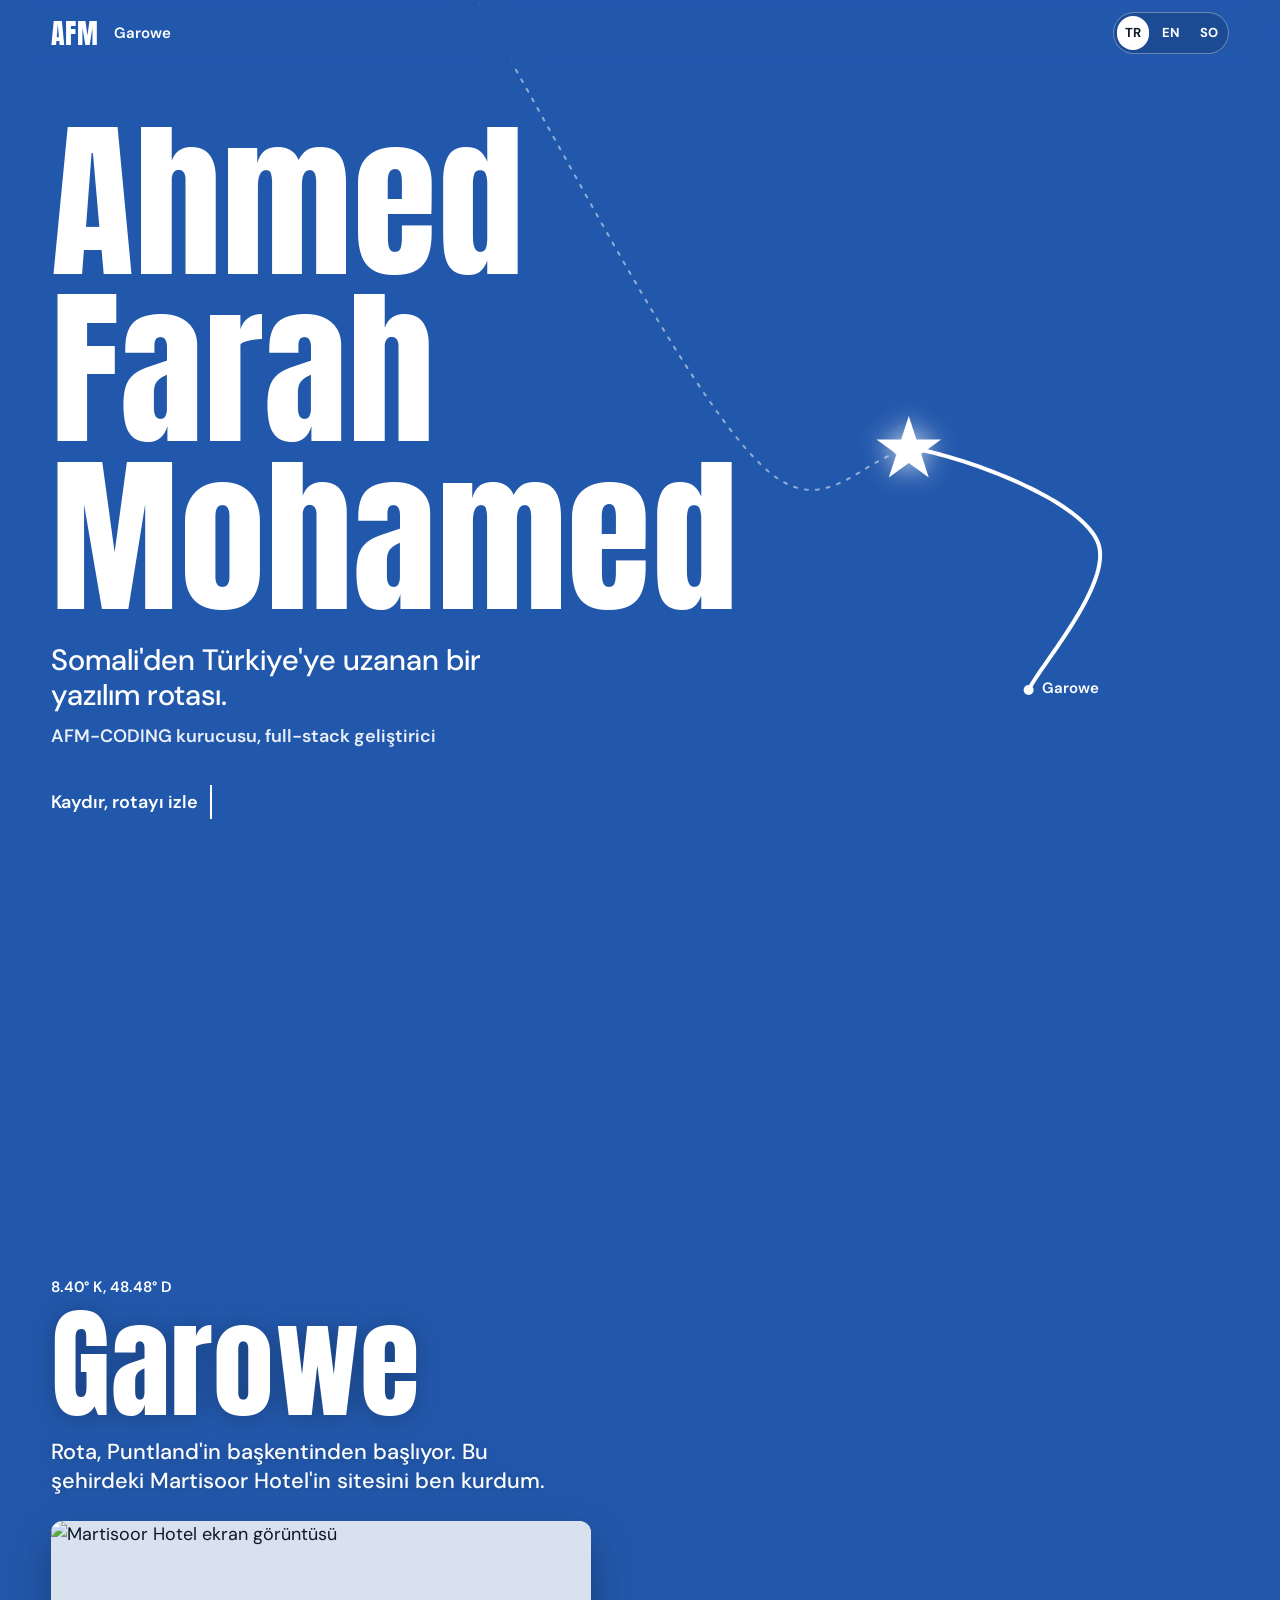
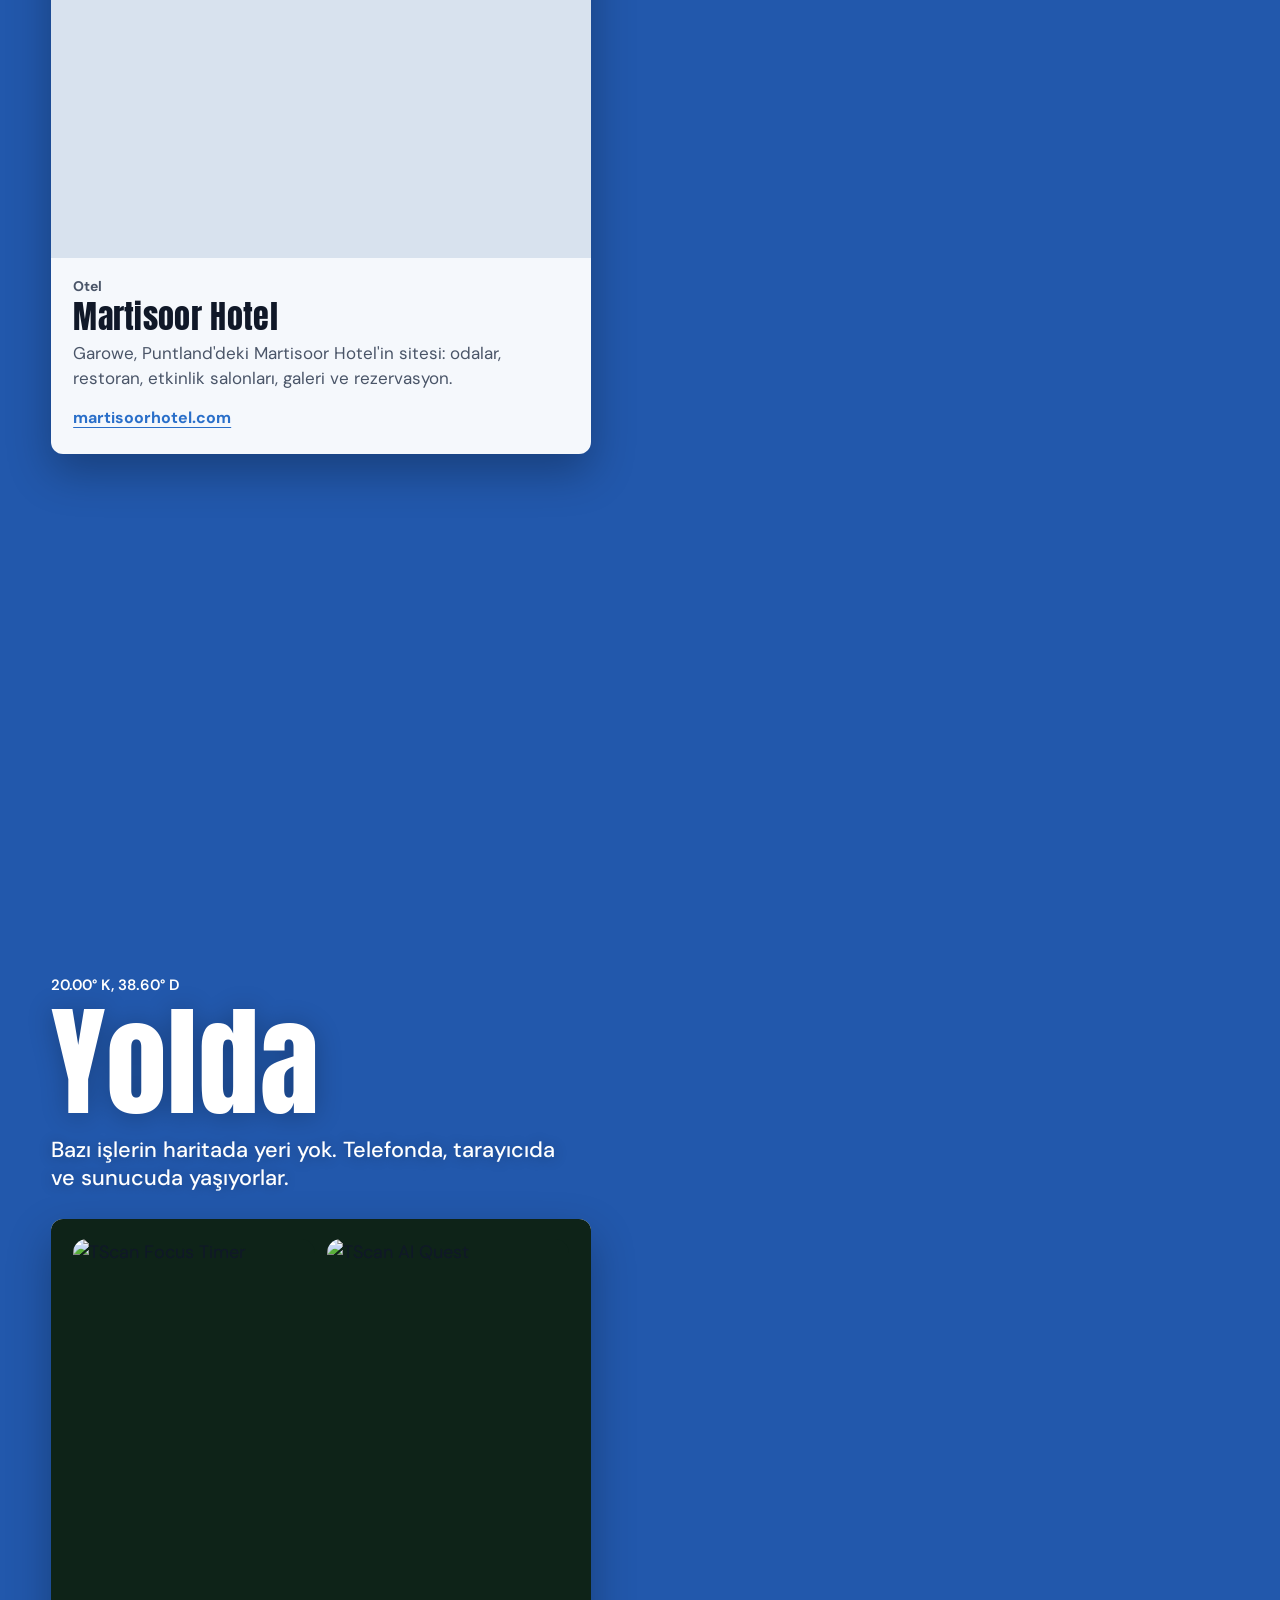
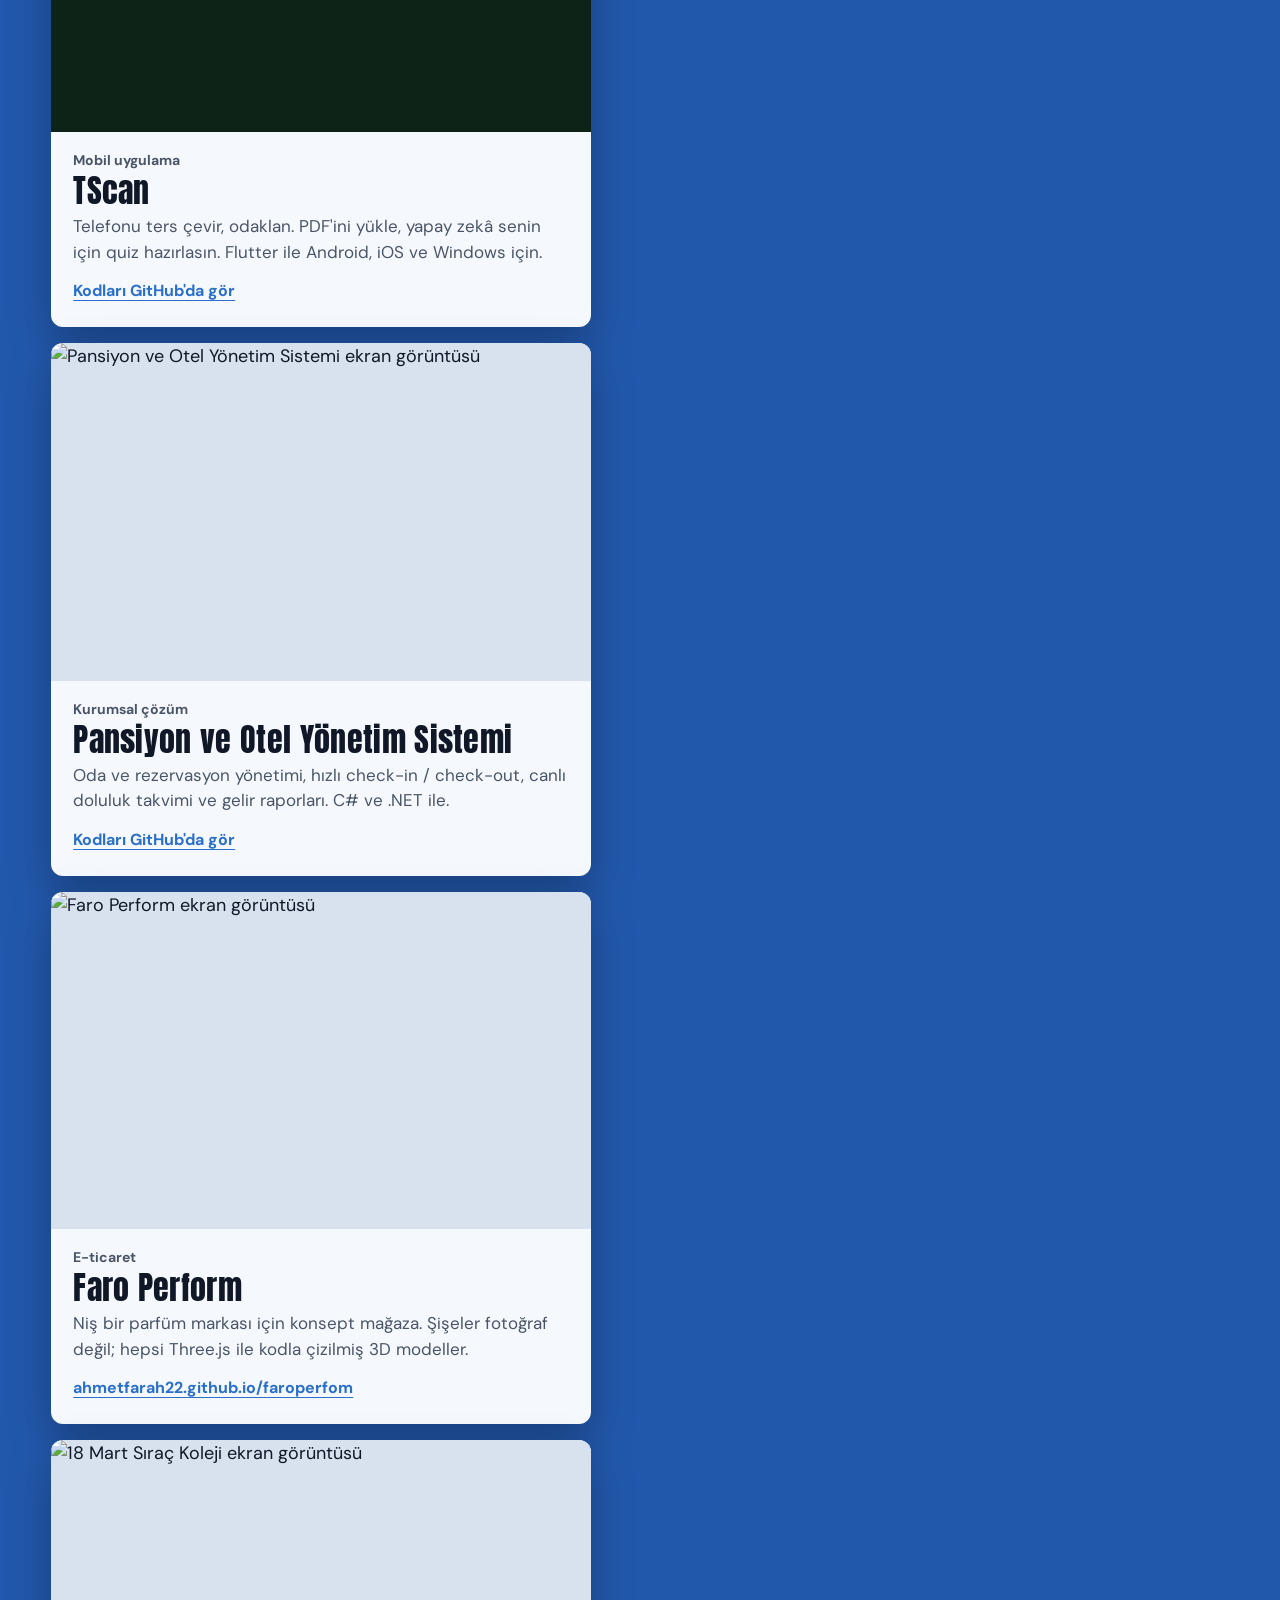
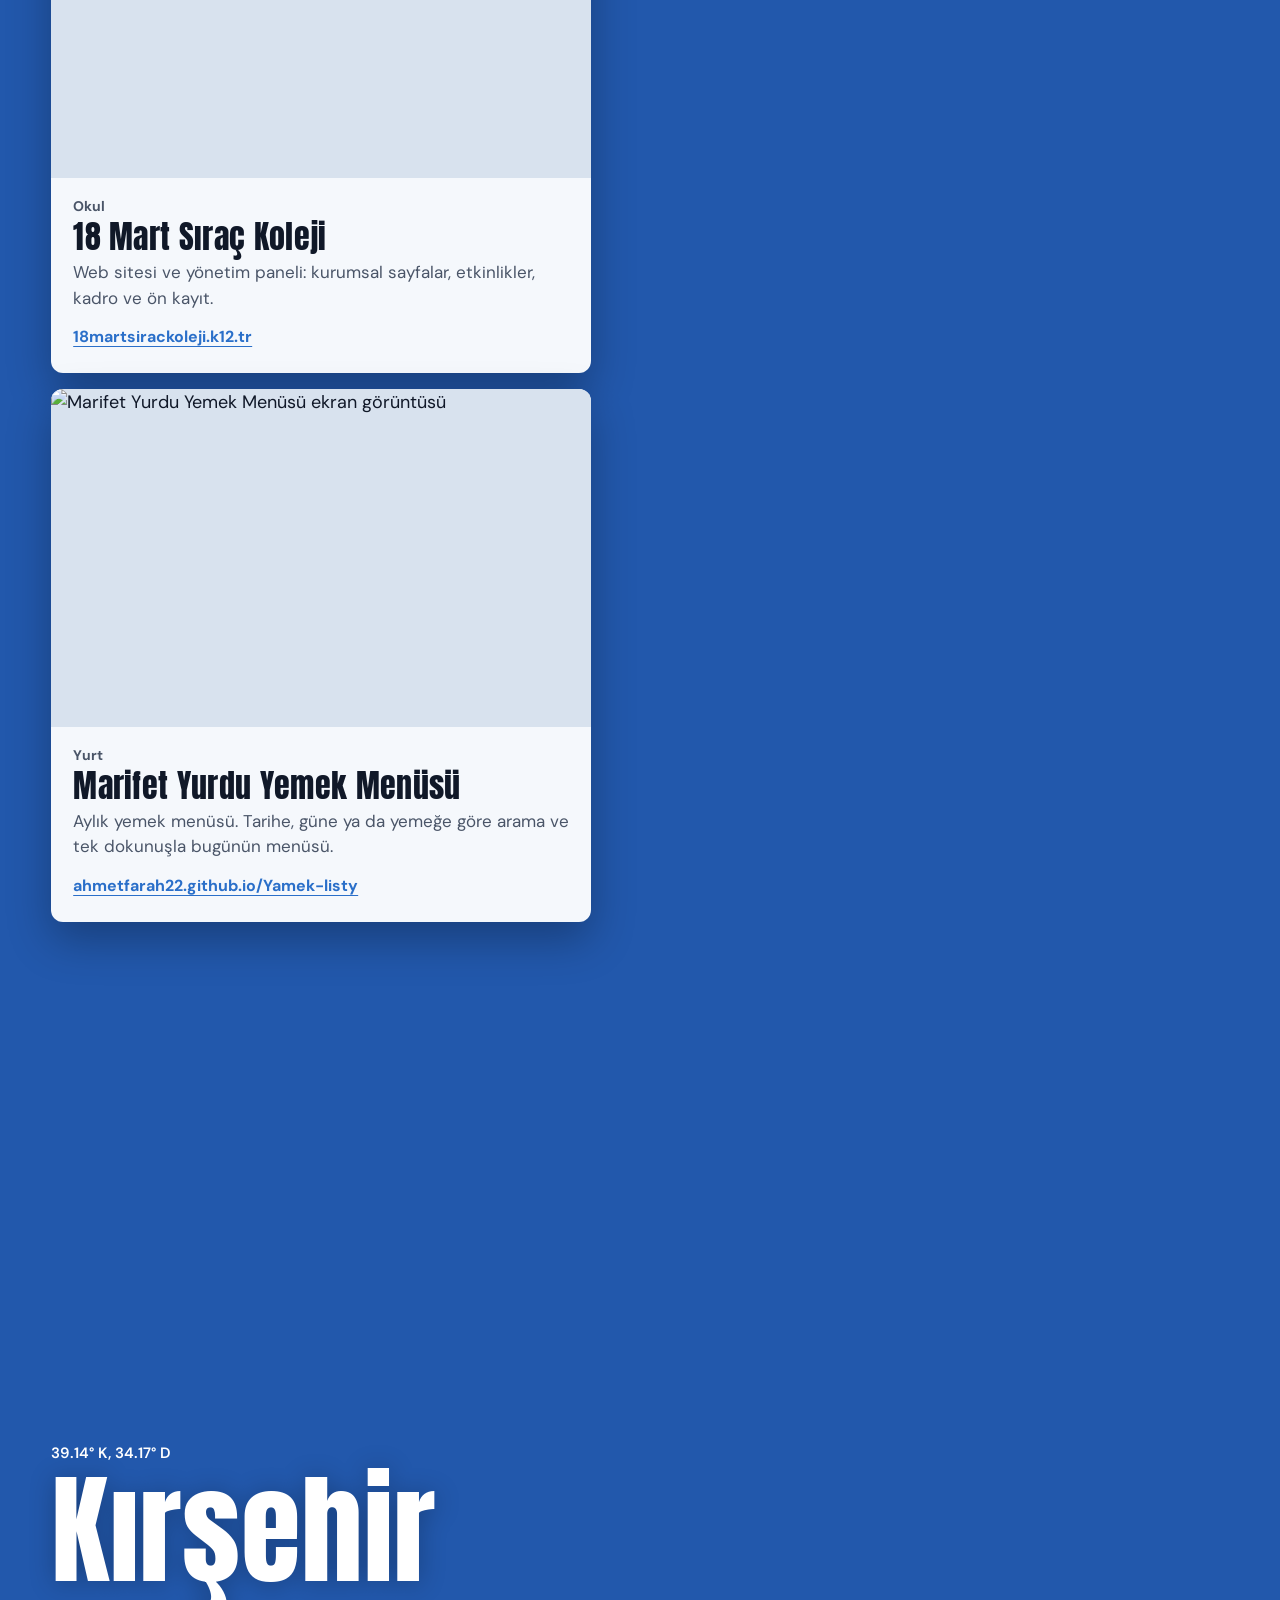
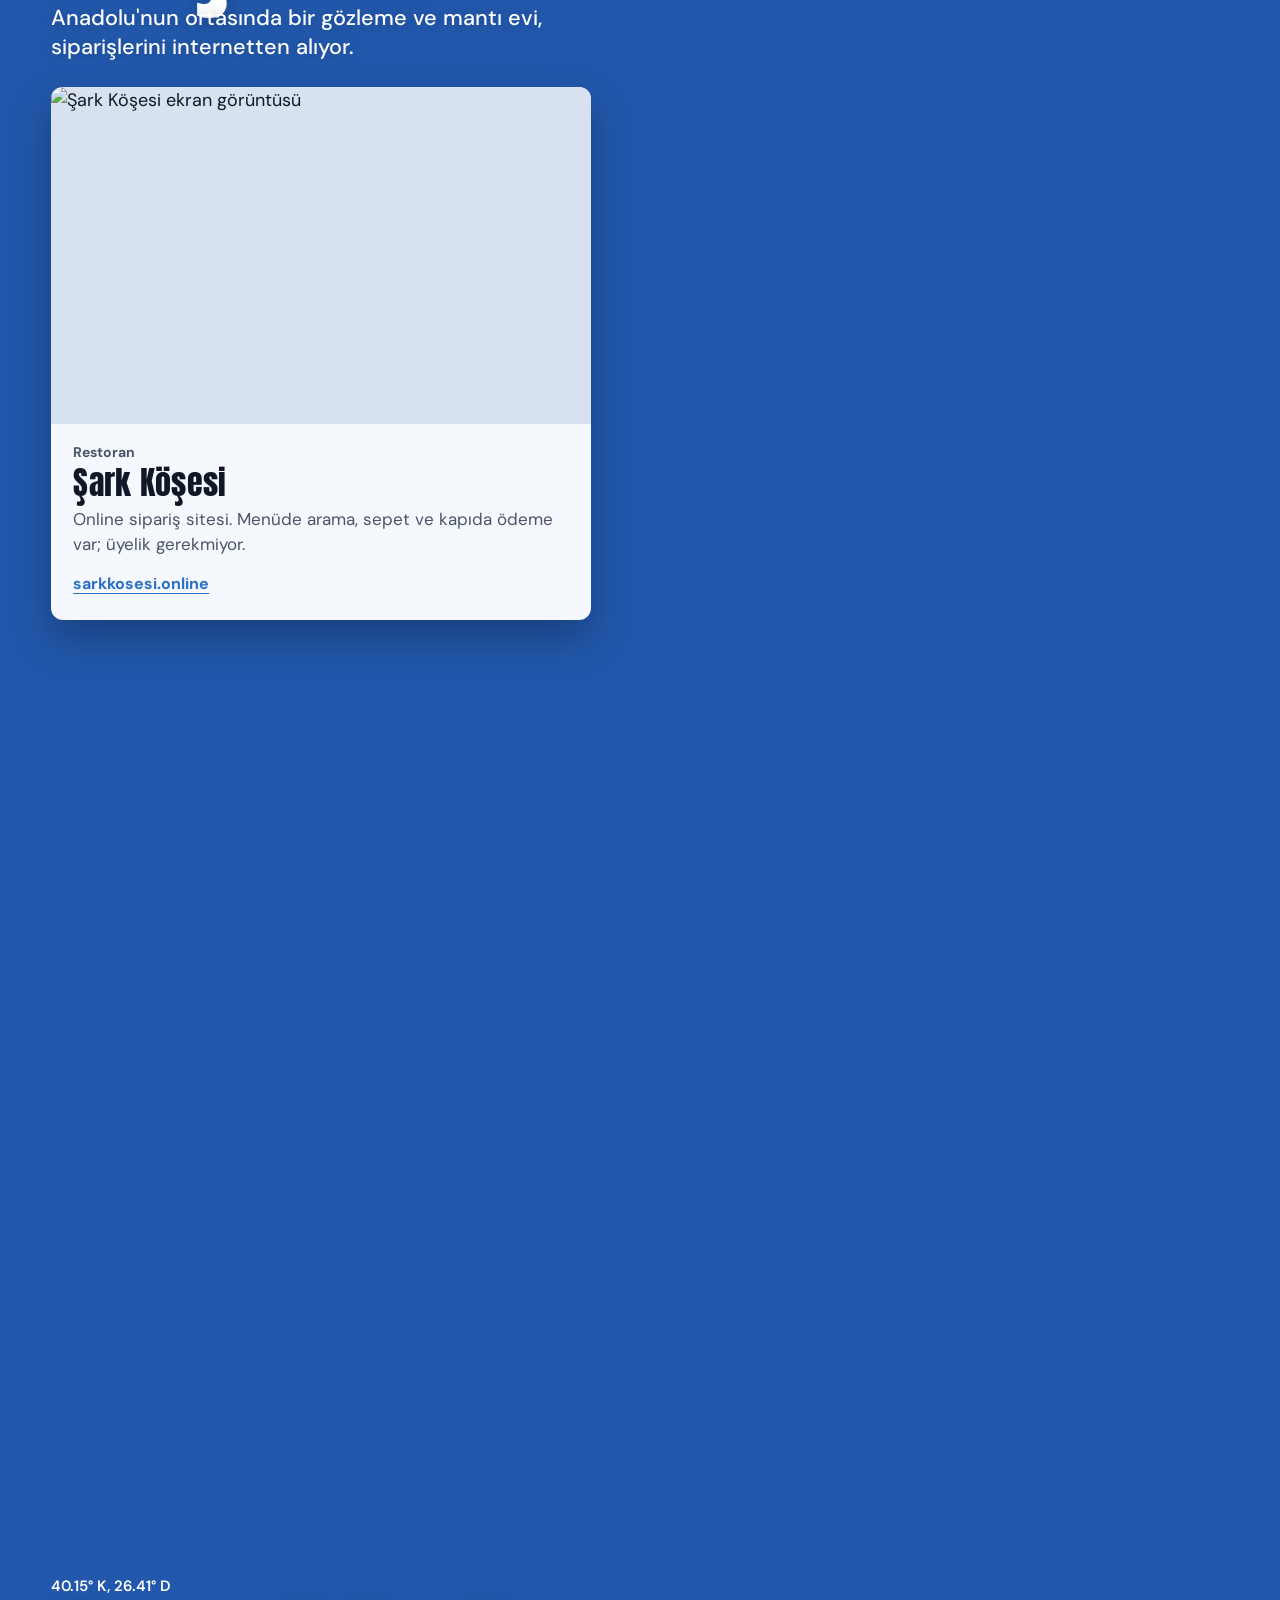
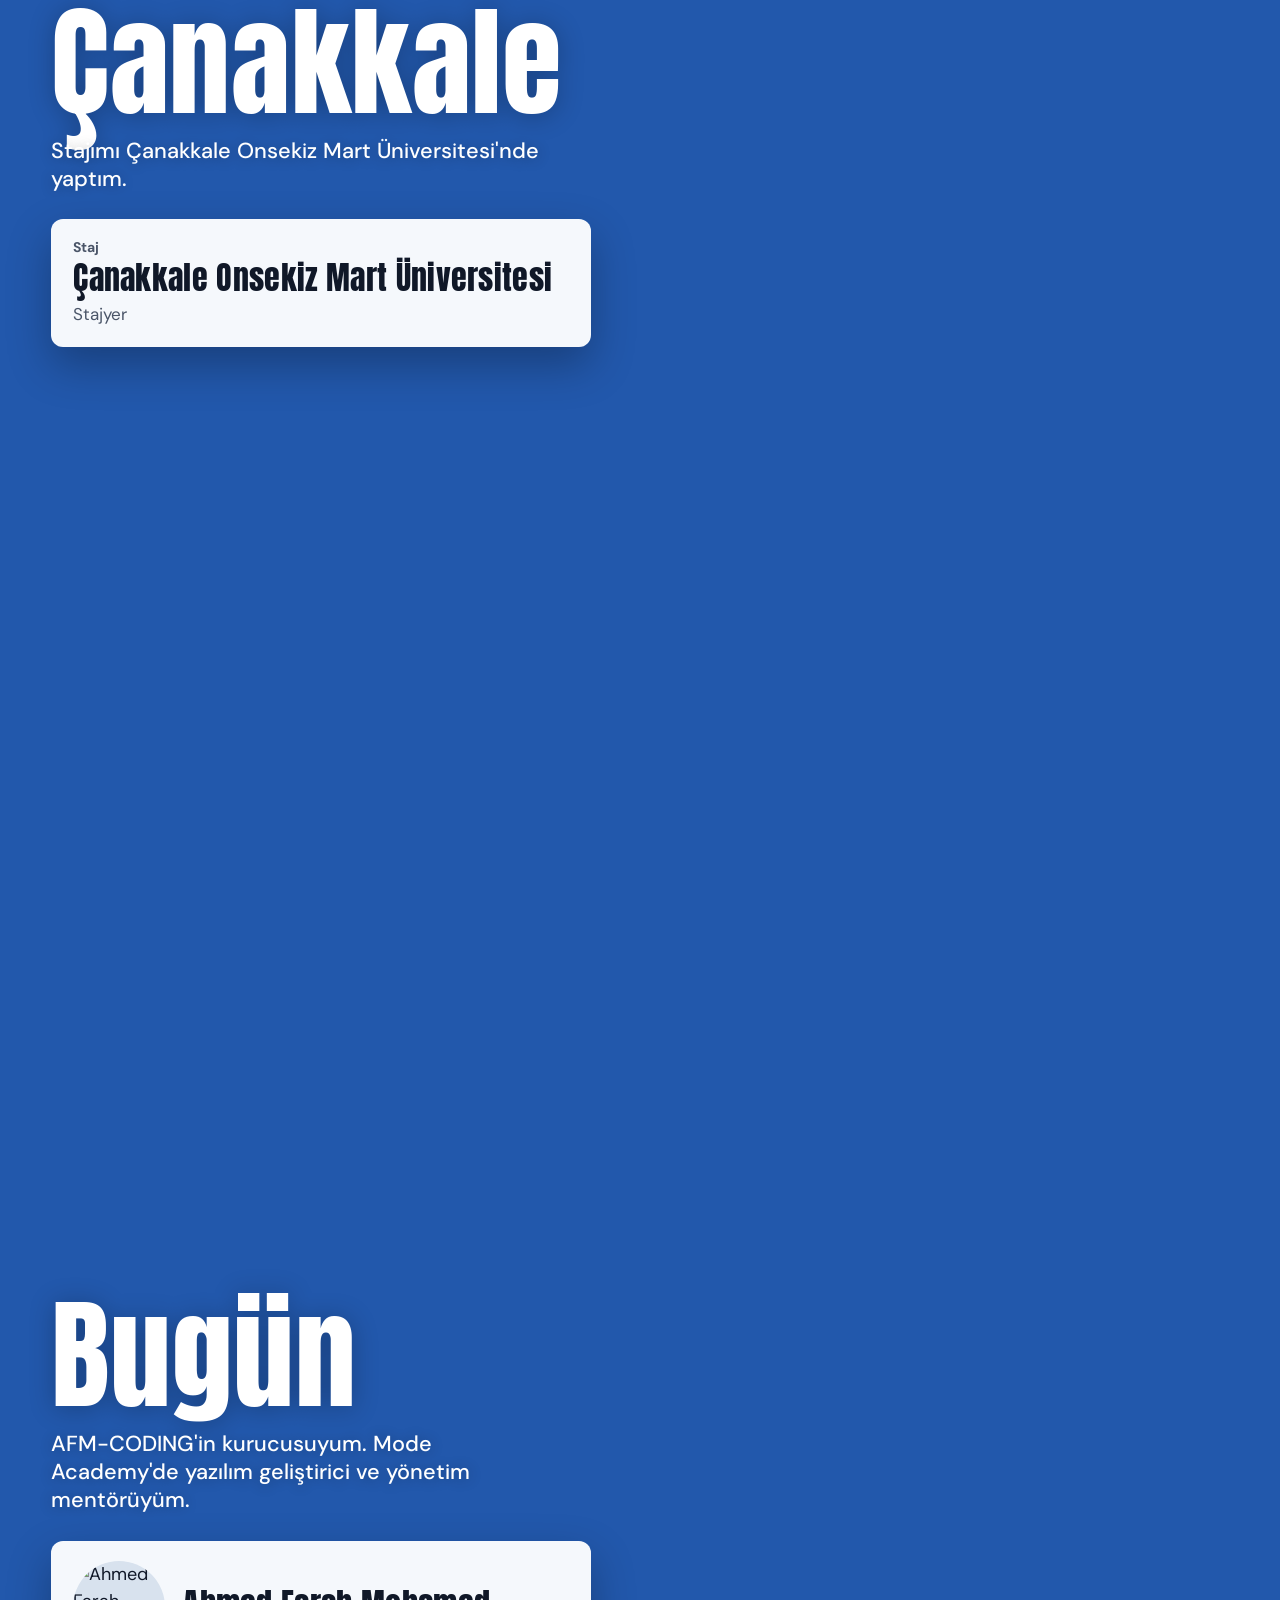
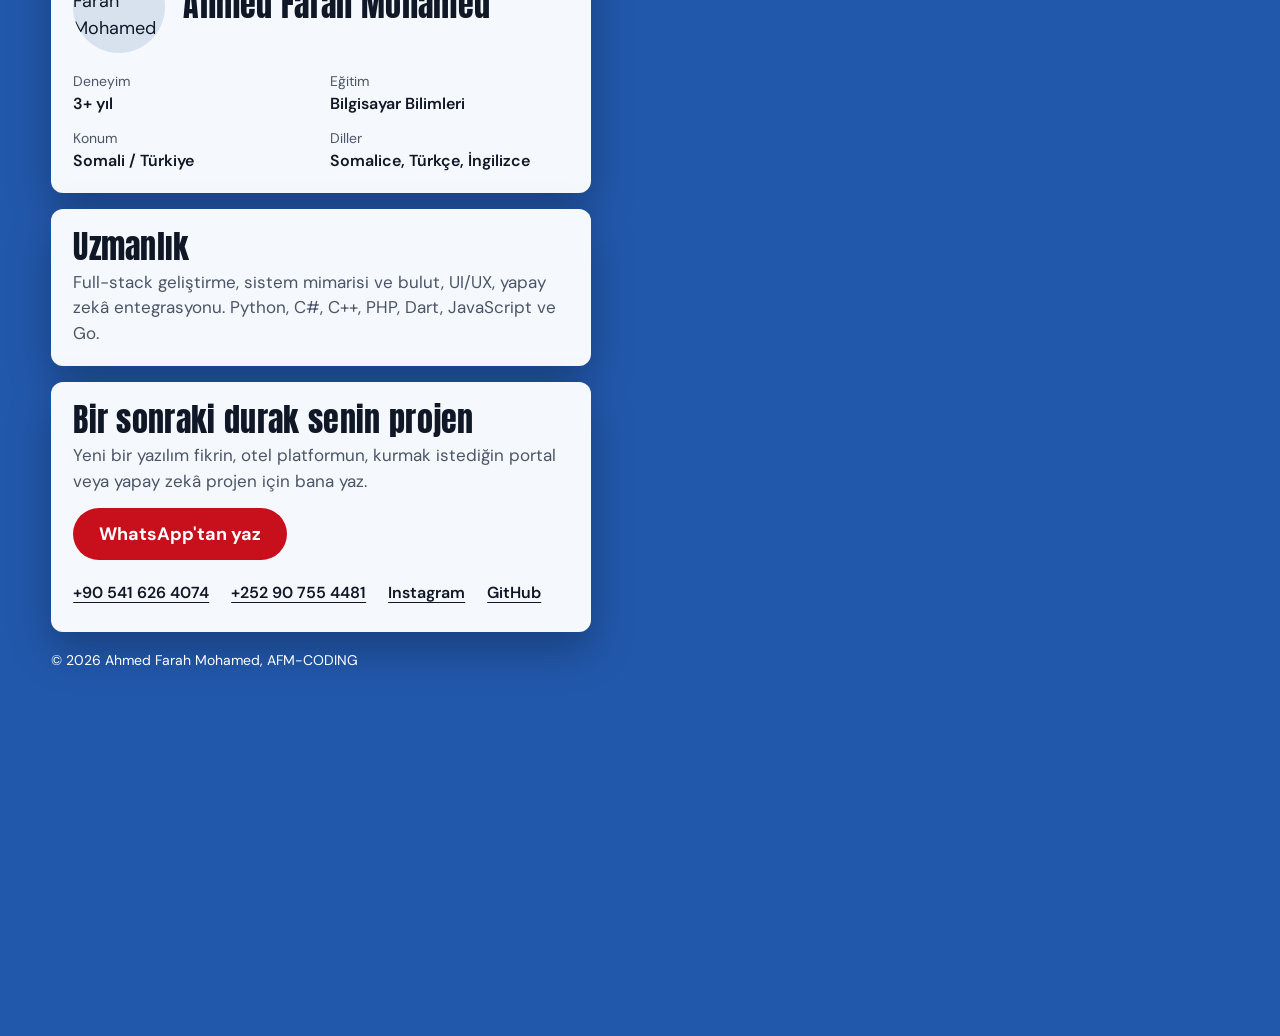
==== rota/index.html @ e3733f93 "Rota sitesi /rota altına eklendi Somali'den Türkiye'ye gerçek harita üzerinde ilerleyen yıldız: Garo" ====
<!doctype html>
<html lang="tr">
<head>
<meta charset="utf-8">
<meta name="viewport" content="width=device-width, initial-scale=1">
<meta name="robots" content="noindex">
<title>Ahmed Farah Mohamed | AFM-CODING</title>
<meta name="description" content="">
<link rel="preconnect" href="https://fonts.googleapis.com">
<link rel="preconnect" href="https://fonts.gstatic.com" crossorigin>
<link href="https://fonts.googleapis.com/css2?family=Anton&family=DM+Sans:opsz,wght@9..40,400..700&display=swap" rel="stylesheet">
<link rel="stylesheet" href="styles.css">
</head>
<body>
<canvas id="map" aria-hidden="true"></canvas>

<header class="bar">
  <a class="logo" href="#top" aria-label="AFM">AFM</a>
  <p class="here" id="here" aria-live="polite"></p>
  <div class="lang" id="lang" role="group" aria-label="Dil, Language, Luqad">
    <button type="button" data-lang="tr" aria-label="Türkçe">TR</button>
    <button type="button" data-lang="en" aria-label="English">EN</button>
    <button type="button" data-lang="so" aria-label="Soomaali">SO</button>
  </div>
</header>

<main id="stops"></main>

<script src="https://cdn.jsdelivr.net/npm/d3-array@3.2.4/dist/d3-array.min.js"></script>
<script src="https://cdn.jsdelivr.net/npm/d3-geo@3.1.1/dist/d3-geo.min.js"></script>
<script src="https://cdn.jsdelivr.net/npm/topojson-client@3.1.0/dist/topojson-client.min.js"></script>
<script src="i18n.js"></script>
<script src="app.js"></script>
</body>
</html>
---- rota/styles.css ----
:root {
  --blue: #2A6FC9;
  --red: #C8101C;
  --white: #FFFFFF;
  --paper: #F5F8FC;
  --ink: #101828;
  --soft: #4A5568;
  --line: rgba(255, 255, 255, .34);
  --display: "Anton", "Arial Narrow", sans-serif;
  --body: "DM Sans", system-ui, sans-serif;
}

* { box-sizing: border-box; }
html { background: var(--blue); scroll-behavior: smooth; }
body { margin: 0; color: var(--white); font: 400 18px/1.5 var(--body); -webkit-font-smoothing: antialiased; overflow-x: clip; }
h1, h2, h3, p, ul, dl, dd { margin: 0; padding: 0; }
ul { list-style: none; }
a { color: inherit; }
img { display: block; max-width: 100%; height: auto; }
button { font: inherit; color: inherit; background: none; border: 0; padding: 0; cursor: pointer; }
:focus-visible { outline: 3px solid var(--white); outline-offset: 3px; border-radius: 4px; }
.card :focus-visible { outline-color: var(--blue); }

#map { position: fixed; inset: 0; width: 100vw; height: 100svh; display: block; }

.bar {
  position: fixed; inset: 0 0 auto; z-index: 10;
  display: flex; align-items: center; justify-content: space-between; gap: 16px;
  padding: 12px clamp(18px, 4vw, 56px);
  background: rgb(var(--sky, 42 111 201) / .82);
  backdrop-filter: blur(10px);
  pointer-events: none;
}
.bar > * { pointer-events: auto; }
.logo { font: 400 28px/1 var(--display); text-decoration: none; letter-spacing: .01em; }
.here { flex: 1; font-size: 15px; font-weight: 600; pointer-events: none; }
.lang { position: relative; display: grid; grid-template-columns: repeat(3, 38px); border: 1px solid var(--line); border-radius: 22px; background: rgba(0, 0, 0, .14); }
.lang::before {
  content: ""; position: absolute; top: 3px; bottom: 3px; left: 3px; width: 32px;
  border-radius: 18px; background: var(--white);
  transform: translateX(calc(var(--at, 0) * 38px));
  transition: transform .3s cubic-bezier(.2, .85, .2, 1);
}
.lang button { position: relative; height: 40px; font-size: 13px; font-weight: 700; transition: color .25s; }
.lang button[aria-pressed="true"] { color: var(--ink); }

main { position: relative; z-index: 1; }

.hero {
  min-height: 100svh;
  display: flex; flex-direction: column; justify-content: center;
  padding: 90px clamp(18px, 4vw, 56px) 48px;
}
.name { font: 400 clamp(76px, min(13.5vw, 19svh), 232px)/.98 var(--display); letter-spacing: .005em; }
.name span { display: block; }
.anim .name span { animation: rise 1s cubic-bezier(.2, .85, .2, 1) backwards; }
.anim .name span:nth-child(2) { animation-delay: .12s; }
.anim .name span:nth-child(3) { animation-delay: .24s; }
@keyframes rise { from { opacity: 0; transform: translateY(60px); } }
.tagline { margin-top: 22px; max-width: 26ch; font-size: clamp(22px, 2.3vw, 34px); line-height: 1.2; font-weight: 500; }
.role { margin-top: 10px; font-weight: 600; opacity: .9; }
.cue { margin-top: 30px; font-weight: 600; display: inline-flex; align-items: center; gap: 12px; text-decoration: none; align-self: flex-start; min-height: 44px; }
.cue::after { content: ""; width: 2px; height: 34px; background: var(--white); transform-origin: top; }
.anim .cue::after { animation: drop 1.8s ease-in-out infinite; }
@keyframes drop { 0% { transform: scaleY(0); } 55% { transform: scaleY(1); transform-origin: top; } 100% { transform: scaleY(0); transform-origin: bottom; } }

.stop { min-height: 170vh; padding: 16vh clamp(18px, 4vw, 56px); display: flex; align-items: center; }
.panel { width: min(540px, 46vw); }
.coord { font-size: 15px; font-weight: 600; font-variant-numeric: tabular-nums; }
.city { margin: 4px 0 14px; font: 400 clamp(72px, 9.5vw, 156px)/1 var(--display); letter-spacing: .005em; text-shadow: 0 2px 26px rgba(0, 0, 0, .25); }
.lede { font-size: clamp(20px, 1.7vw, 25px); line-height: 1.3; font-weight: 500; text-shadow: 0 1px 14px rgba(0, 0, 0, .3); max-width: 34ch; }

.cards { display: grid; gap: 16px; margin-top: 26px; }
.card { background: var(--paper); color: var(--ink); border-radius: 12px; overflow: hidden; box-shadow: 0 18px 44px rgba(0, 0, 0, .28); }
.card img { width: 100%; aspect-ratio: 16 / 10; object-fit: cover; background: #D8E2EE; }
.card-body { padding: 18px 22px 20px; }
.tag { font-size: 14px; font-weight: 700; color: var(--soft); }
.card h3 { margin: 2px 0 6px; font: 400 32px/1.1 var(--display); letter-spacing: .01em; }
.card p.desc { color: var(--soft); font-size: 17px; }
.go { display: inline-block; margin-top: 10px; padding: 4px 0; font-size: 16px; font-weight: 700; color: var(--blue); text-underline-offset: 4px; }

.phones { display: grid; grid-template-columns: 1fr 1fr; gap: 12px; padding: 20px 22px 0; background: #0E2318; }
.phones img { aspect-ratio: 785 / 1600; object-fit: cover; border-radius: 14px 14px 0 0; background: #0E2318; }
.card:has(.phones) { overflow: hidden; }

.final { min-height: 190vh; }
.me { display: flex; align-items: center; gap: 18px; padding: 20px 22px 0; }
.me img { width: 92px; height: 92px; aspect-ratio: 1; border-radius: 50%; object-fit: cover; object-position: 50% 14%; }
.facts { display: grid; grid-template-columns: 1fr 1fr; gap: 12px 18px; }
.facts dt { font-size: 14px; color: var(--soft); }
.facts dd { font-weight: 600; font-size: 16px; }

.contact-card .desc { margin-bottom: 14px; }
.wa {
  display: inline-flex; align-items: center; justify-content: center;
  min-height: 52px; padding: 0 26px; border-radius: 30px;
  background: var(--red); color: var(--white); font-weight: 700; text-decoration: none;
  transition: background .2s;
}
.wa:hover { background: #A30C17; }
.links { display: flex; flex-wrap: wrap; gap: 4px 22px; margin-top: 14px; }
.links a { display: inline-block; padding: 7px 0; font-weight: 600; font-size: 16px; color: var(--ink); text-underline-offset: 4px; }
.fine { margin-top: 18px; font-size: 14px; }

.anim .rv { transition: opacity .7s ease, transform .9s cubic-bezier(.2, .85, .2, 1); }
.anim .rv:not(.in) { opacity: 0; transform: translateY(46px); }

@media (max-width: 859px) {
  body { font-size: 17px; }
  .here { font-size: 14px; white-space: nowrap; overflow: hidden; text-overflow: ellipsis; }
  .hero { justify-content: flex-start; padding-top: 92px; }
  .stop, .final { min-height: 0; padding: 62svh 18px 22svh; display: block; }
  .panel { width: 100%; }
  .city { font-size: clamp(64px, 19vw, 110px); }
}

@media (prefers-reduced-motion: reduce) {
  html { scroll-behavior: auto; }
  *, *::before, *::after { animation: none !important; transition: none !important; }
}
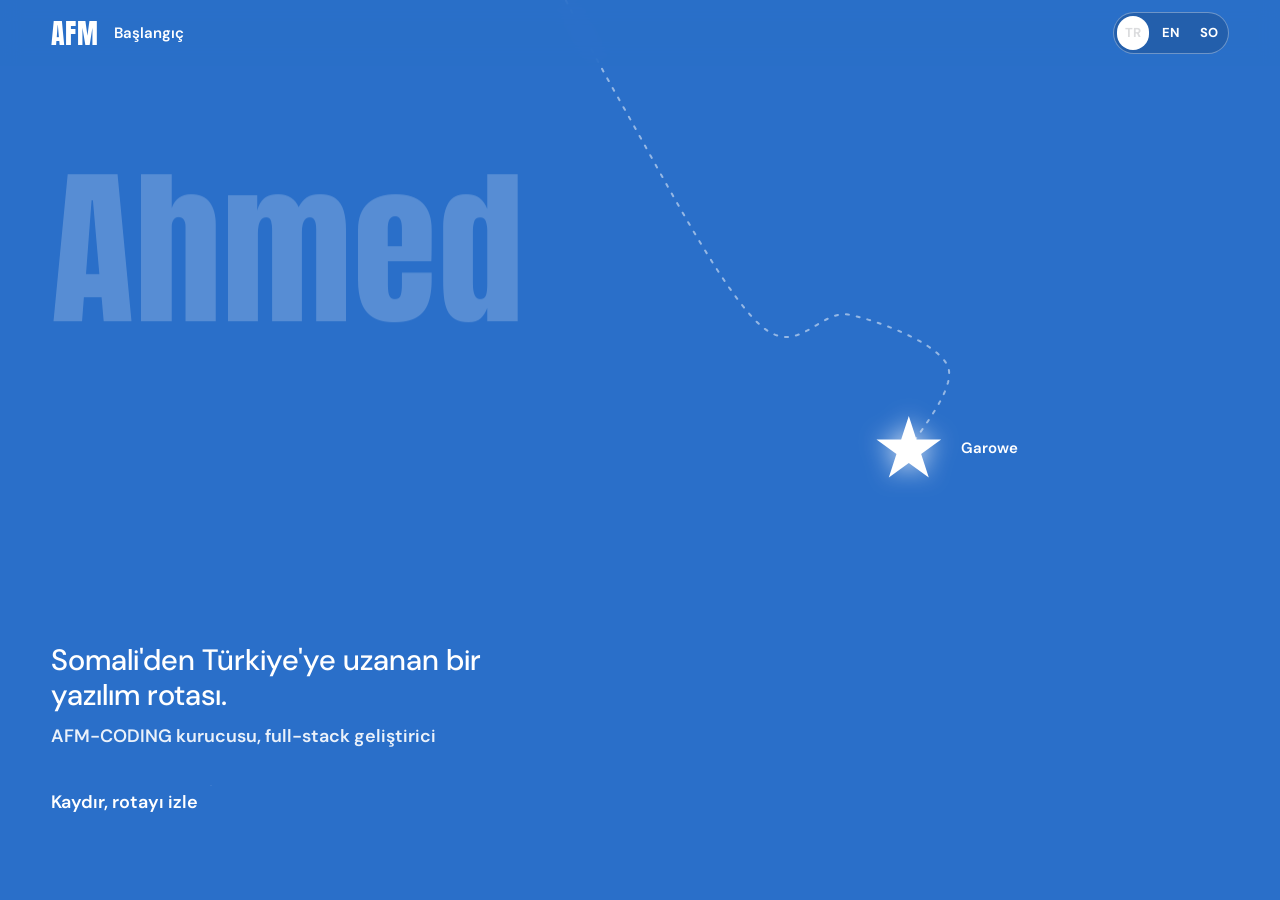
==== commit 673c552b: "Rota sitesi ana sayfa oldu; eski siteler kaldırıldı - Somali'den Türkiye'ye yıldız rotası artık afmc" ====
--- a/rota/index.html
+++ b/rota/index.html
@@ -2,34 +2,10 @@
 <html lang="tr">
 <head>
 <meta charset="utf-8">
-<meta name="viewport" content="width=device-width, initial-scale=1">
+<title>AFM-CODING</title>
 <meta name="robots" content="noindex">
-<title>Ahmed Farah Mohamed | AFM-CODING</title>
-<meta name="description" content="">
-<link rel="preconnect" href="https://fonts.googleapis.com">
-<link rel="preconnect" href="https://fonts.gstatic.com" crossorigin>
-<link href="https://fonts.googleapis.com/css2?family=Anton&family=DM+Sans:opsz,wght@9..40,400..700&display=swap" rel="stylesheet">
-<link rel="stylesheet" href="styles.css">
+<link rel="canonical" href="https://afmcoding.com/">
+<meta http-equiv="refresh" content="0; url=/">
 </head>
-<body>
-<canvas id="map" aria-hidden="true"></canvas>
-
-<header class="bar">
-  <a class="logo" href="#top" aria-label="AFM">AFM</a>
-  <p class="here" id="here" aria-live="polite"></p>
-  <div class="lang" id="lang" role="group" aria-label="Dil, Language, Luqad">
-    <button type="button" data-lang="tr" aria-label="Türkçe">TR</button>
-    <button type="button" data-lang="en" aria-label="English">EN</button>
-    <button type="button" data-lang="so" aria-label="Soomaali">SO</button>
-  </div>
-</header>
-
-<main id="stops"></main>
-
-<script src="https://cdn.jsdelivr.net/npm/d3-array@3.2.4/dist/d3-array.min.js"></script>
-<script src="https://cdn.jsdelivr.net/npm/d3-geo@3.1.1/dist/d3-geo.min.js"></script>
-<script src="https://cdn.jsdelivr.net/npm/topojson-client@3.1.0/dist/topojson-client.min.js"></script>
-<script src="i18n.js"></script>
-<script src="app.js"></script>
-</body>
+<body><a href="/">afmcoding.com</a></body>
 </html>
